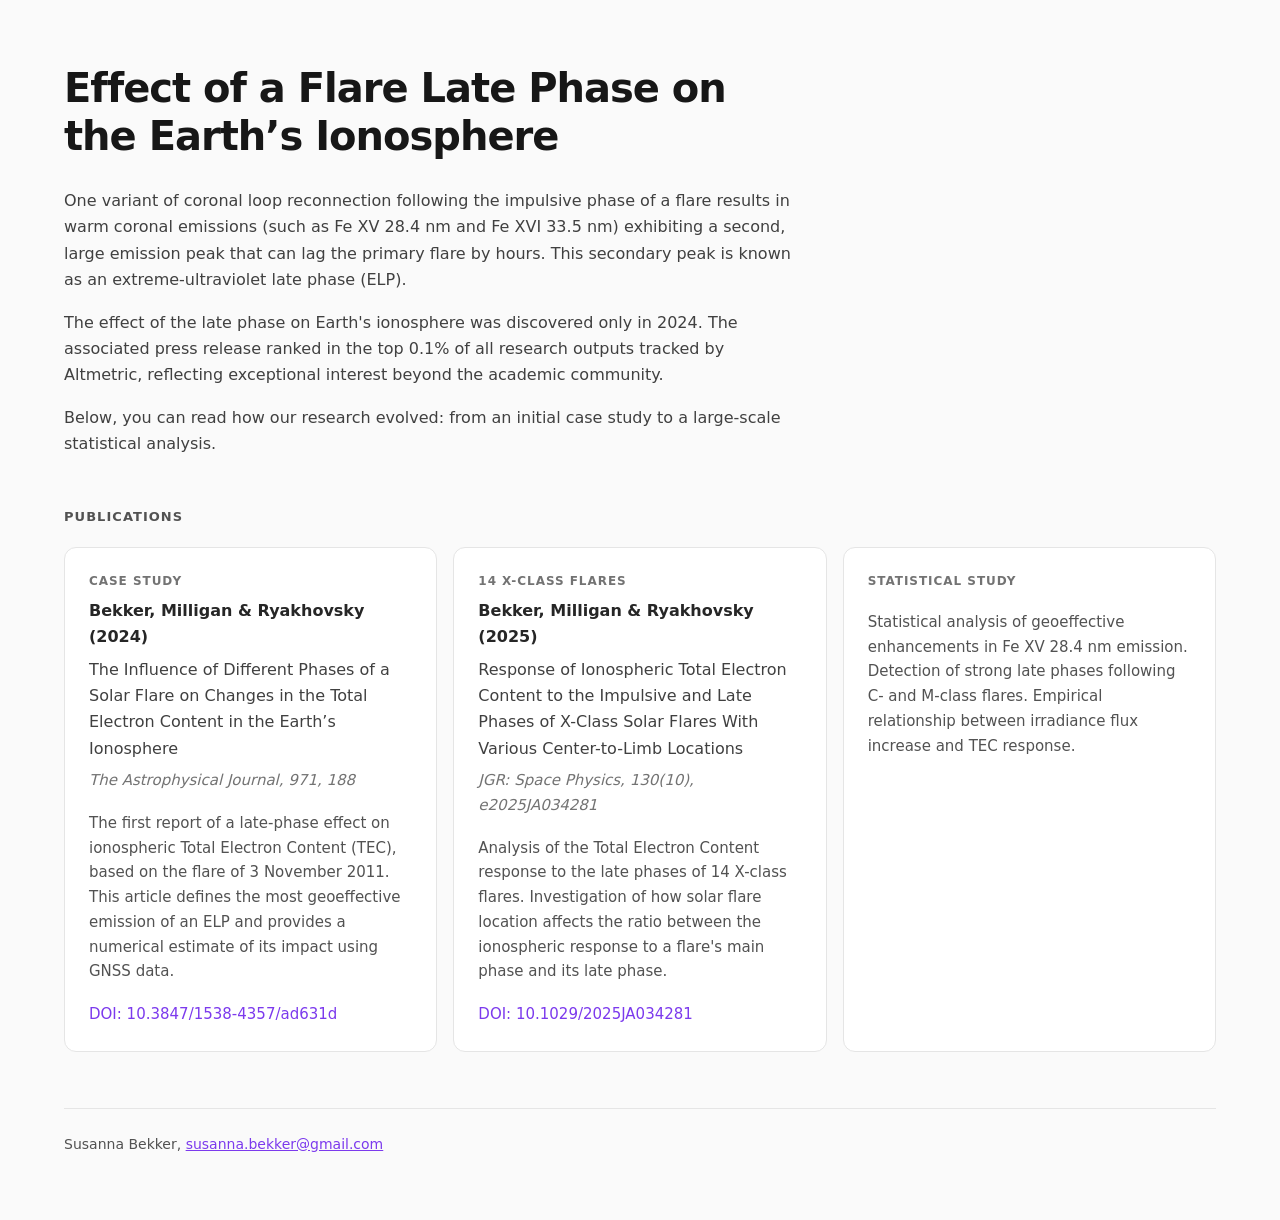
==== elp/index.html @ db5425a3 "Widen the /elp content lane 56rem to 76rem, which is really the card row's lane: at the old width th" ====
<!DOCTYPE html>
<html lang="en">

<head>
  <meta charset="UTF-8">
  <meta name="viewport" content="width=device-width, initial-scale=1.0">
  <title>Effect of a Flare Late Phase on the Earth&rsquo;s Ionosphere &mdash; Susanna Bekker</title>
  <meta name="description"
    content="How the extreme-ultraviolet late phase (ELP) of a solar flare affects the Earth's ionosphere: from a single-flare case study to a large-scale statistical analysis.">
  <link rel="canonical" href="https://susannabekker.com/elp/">
  <meta name="color-scheme" content="light dark">

  <!-- Same inline SVG favicon as the home page, so the tab identity is the site's
       even though this page uses the LION-8 design system rather than the
       landing page's. Keep the two in sync. -->
  <link rel="icon"
    href="data:image/svg+xml,<svg xmlns='http://www.w3.org/2000/svg' viewBox='0 0 64 64'><rect width='64' height='64' rx='14' fill='%23941651'/><text x='32' y='47' text-anchor='middle' font-family='Jost, Futura, sans-serif' font-size='44' font-weight='600' fill='%23ffd579'>S</text></svg>">

  <style>
    /* Design system borrowed from LION-8 (lion-8.susannabekker.com): Tailwind's
       default `neutral` ramp on a system font, with the violet accent ramp for
       links. Tailwind itself isn't used here — this page is plain static HTML
       like the rest of the site — so the tokens are those Tailwind values,
       written out. Light is the base; the dark block only overrides tokens. */
    :root {
      --bg: #fafafa;
      /* neutral-50 */
      --surface: #ffffff;
      --border: #e5e5e5;
      /* neutral-200 */
      --text: #171717;
      /* neutral-900 */
      --text-strong: #262626;
      /* neutral-800 */
      --body: #404040;
      /* neutral-700 */
      --muted: #525252;
      /* neutral-600 */
      --faint: #737373;
      /* neutral-500 */
      --accent: #7c3aed;
      /* accent-600 (violet) */
    }

    @media (prefers-color-scheme: dark) {
      :root {
        --bg: #0a0a0a;
        /* neutral-950 */
        --surface: #171717;
        /* neutral-900 */
        --border: #262626;
        /* neutral-800 */
        --text: #f5f5f5;
        /* neutral-100 */
        --text-strong: #e5e5e5;
        /* neutral-200 */
        --body: #d4d4d4;
        /* neutral-300 */
        --muted: #a3a3a3;
        /* neutral-400 */
        --faint: #a3a3a3;
        --accent: #a78bfa;
        /* accent-400 */
      }
    }

    *,
    *::before,
    *::after {
      box-sizing: border-box;
    }

    body {
      margin: 0;
      background: var(--bg);
      color: var(--text);
      font: 16px/1.65 system-ui, -apple-system, sans-serif;
      -webkit-font-smoothing: antialiased;
    }

    .page {
      max-width: 76rem;
      margin: 0 auto;
      padding: 4rem 2rem;
    }

    h1 {
      margin: 0 0 1.75rem;
      font-size: clamp(1.75rem, 4.5vw, 2.5rem);
      font-weight: 600;
      letter-spacing: -.025em;
      line-height: 1.2;
    }

    /* The lane is set by the three-card row; running prose across all of it
       would be well past a readable line length, so the heading and intro keep
       their own measure. */
    h1,
    .intro {
      max-width: 46rem;
    }

    .intro p {
      margin: 0 0 1rem;
      color: var(--body);
    }

    .intro p:last-child {
      margin-bottom: 0;
    }

    h2 {
      margin: 3rem 0 1.25rem;
      font-size: .8125rem;
      font-weight: 600;
      letter-spacing: .08em;
      text-transform: uppercase;
      color: var(--muted);
    }

    .papers {
      list-style: none;
      margin: 0;
      padding: 0;
      display: grid;
      gap: 1rem;
      grid-template-columns: repeat(3, minmax(0, 1fr));
    }

    @media (max-width: 800px) {
      .papers {
        grid-template-columns: minmax(0, 1fr);
      }
    }

    .paper {
      display: flex;
      flex-direction: column;
      gap: .375rem;
      padding: 1.5rem;
      background: var(--surface);
      border: 1px solid var(--border);
      border-radius: .75rem;
      /* rounded-xl */
    }

    .step {
      font-size: .75rem;
      font-weight: 600;
      letter-spacing: .08em;
      text-transform: uppercase;
      color: var(--faint);
    }

    .authors {
      margin: 0;
      font-weight: 600;
      color: var(--text-strong);
    }

    .title {
      margin: 0;
      color: var(--body);
    }

    .journal {
      margin: 0;
      font-style: italic;
      color: var(--faint);
      font-size: .9375rem;
    }

    .desc {
      margin: .75rem 0 0;
      color: var(--muted);
      font-size: .9375rem;
    }

    .doi {
      margin: auto 0 0;
      padding-top: .75rem;
      font-size: .9375rem;
    }

    a {
      color: var(--accent);
    }

    .doi a {
      text-decoration: none;
    }

    .doi a:hover {
      text-decoration: underline;
    }

    footer {
      margin-top: 3.5rem;
      padding-top: 1.5rem;
      border-top: 1px solid var(--border);
      color: var(--muted);
      font-size: .875rem;
    }

    footer p {
      margin: 0;
    }
  </style>
</head>

<body>
  <main class="page">
    <h1>Effect of a Flare Late Phase on the Earth&rsquo;s Ionosphere</h1>

    <div class="intro">
      <p>
        One variant of coronal loop reconnection following the impulsive phase of a flare results in
        warm coronal emissions (such as Fe&nbsp;XV 28.4&nbsp;nm and Fe&nbsp;XVI 33.5&nbsp;nm) exhibiting
        a second, large emission peak that can lag the primary flare by hours. This secondary peak is
        known as an extreme-ultraviolet late phase (ELP).
      </p>
      <p>
        The effect of the late phase on Earth's ionosphere was discovered only in 2024. The associated
        press release ranked in the top 0.1% of all research outputs tracked by Altmetric, reflecting
        exceptional interest beyond the academic community.
      </p>
      <p>
        Below, you can read how our research evolved: from an initial case study to a large-scale
        statistical analysis.
      </p>
    </div>

    <h2>Publications</h2>
    <ul class="papers">
      <li class="paper">
        <span class="step">Case study</span>
        <p class="authors">Bekker, Milligan &amp; Ryakhovsky (2024)</p>
        <p class="title">
          The Influence of Different Phases of a Solar Flare on Changes in the Total Electron Content
          in the Earth&rsquo;s Ionosphere
        </p>
        <p class="journal">The Astrophysical Journal, 971, 188</p>
        <p class="desc">
          The first report of a late-phase effect on ionospheric Total Electron Content (TEC), based on
          the flare of 3 November 2011. This article defines the most geoeffective emission of an ELP and
          provides a numerical estimate of its impact using GNSS data.
        </p>
        <p class="doi">
          <a href="https://doi.org/10.3847/1538-4357/ad631d" target="_blank" rel="noreferrer">
            DOI: 10.3847/1538-4357/ad631d
          </a>
        </p>
      </li>

      <li class="paper">
        <span class="step">14 X-class flares</span>
        <p class="authors">Bekker, Milligan &amp; Ryakhovsky (2025)</p>
        <p class="title">
          Response of Ionospheric Total Electron Content to the Impulsive and Late Phases of X-Class
          Solar Flares With Various Center-to-Limb Locations
        </p>
        <p class="journal">JGR: Space Physics, 130(10), e2025JA034281</p>
        <p class="desc">
          Analysis of the Total Electron Content response to the late phases of 14 X-class flares.
          Investigation of how solar flare location affects the ratio between the ionospheric response
          to a flare's main phase and its late phase.
        </p>
        <p class="doi">
          <a href="https://doi.org/10.1029/2025JA034281" target="_blank" rel="noreferrer">
            DOI: 10.1029/2025JA034281
          </a>
        </p>
      </li>

      <li class="paper">
        <!-- ELP.pptx carried the description only for this one, and no matching
             published reference was found. Add .authors / .title / .journal /
             .doi lines here — same markup as the two cards above — once it is
             out, so all three cards read alike. -->
        <span class="step">Statistical study</span>
        <p class="desc">
          Statistical analysis of geoeffective enhancements in Fe&nbsp;XV 28.4&nbsp;nm emission.
          Detection of strong late phases following C- and M-class flares. Empirical relationship
          between irradiance flux increase and TEC response.
        </p>
      </li>
    </ul>

    <footer>
      <p>
        Susanna Bekker,
        <a href="mailto:susanna.bekker@gmail.com">susanna.bekker@gmail.com</a>
      </p>
    </footer>
  </main>
</body>

</html>
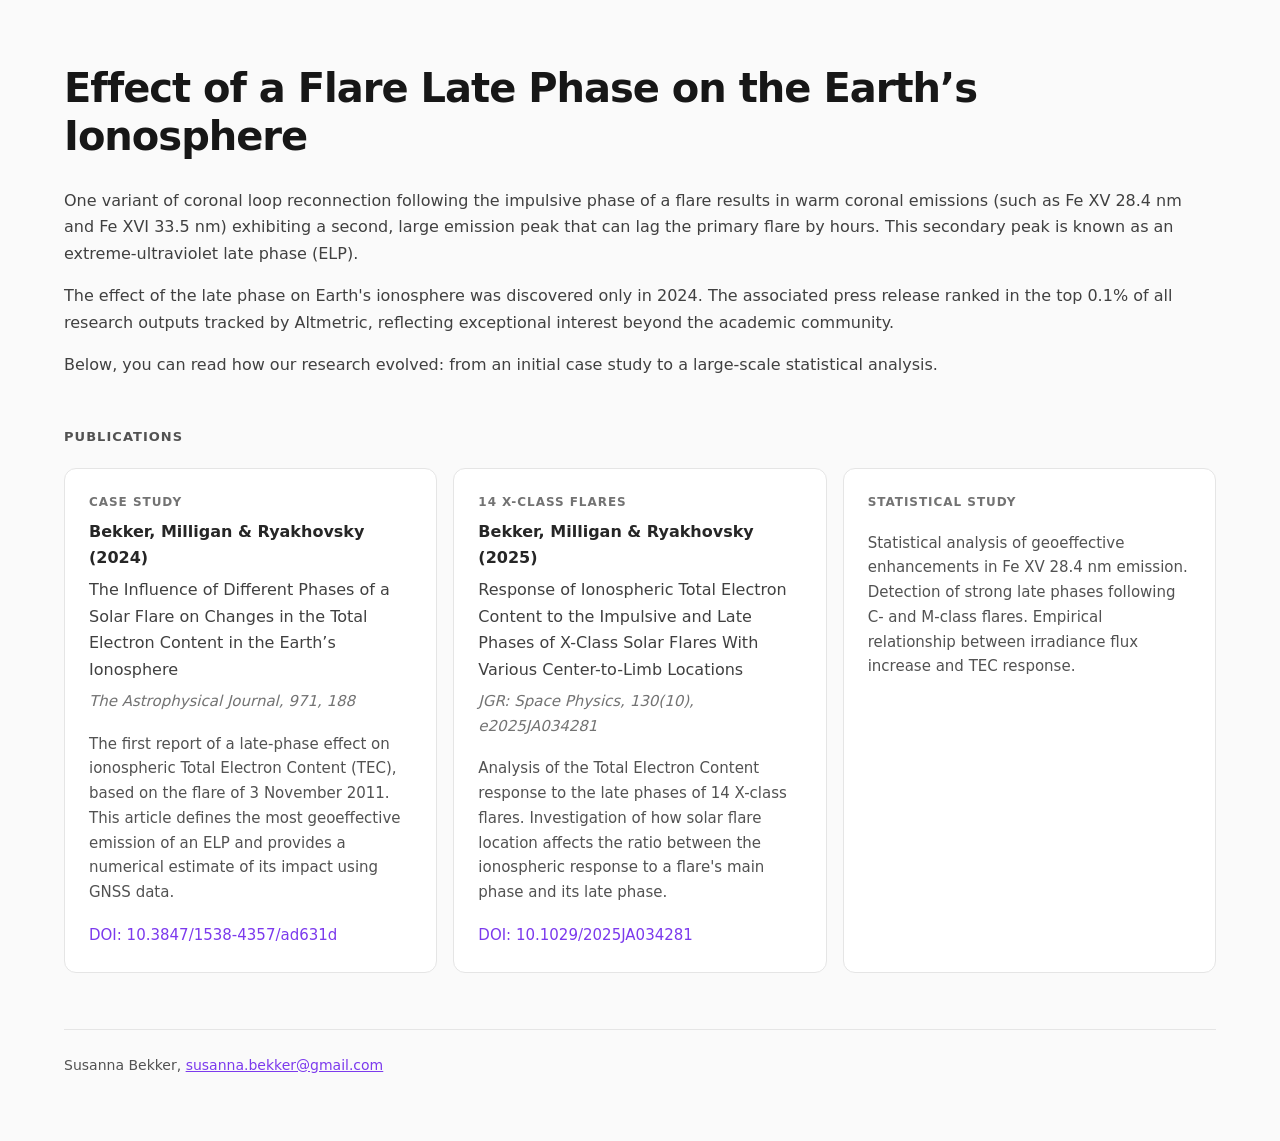
==== commit 7a0375f9: "Run the /elp heading and intro the full lane width The previous commit widened the lane but held the" ====
--- a/elp/index.html
+++ b/elp/index.html
@@ -92,14 +92,6 @@
       line-height: 1.2;
     }
 
-    /* The lane is set by the three-card row; running prose across all of it
-       would be well past a readable line length, so the heading and intro keep
-       their own measure. */
-    h1,
-    .intro {
-      max-width: 46rem;
-    }
-
     .intro p {
       margin: 0 0 1rem;
       color: var(--body);
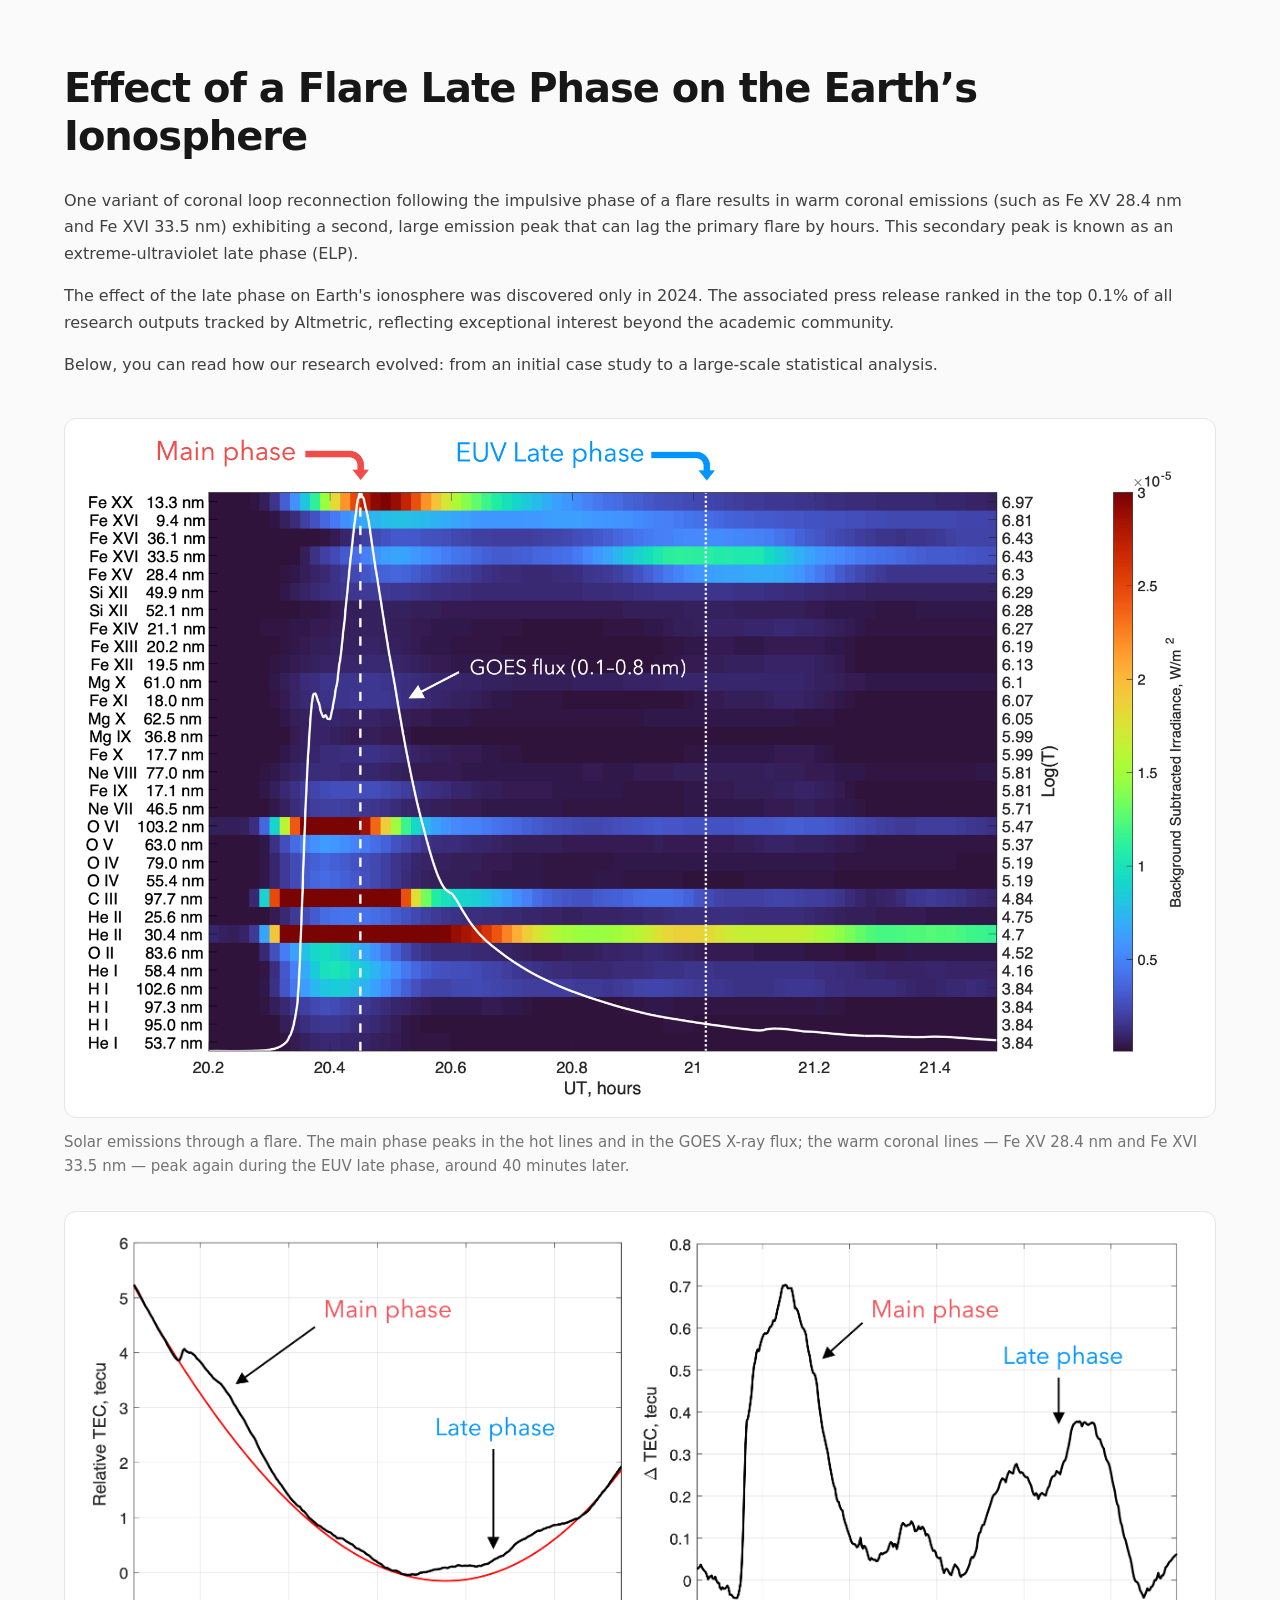
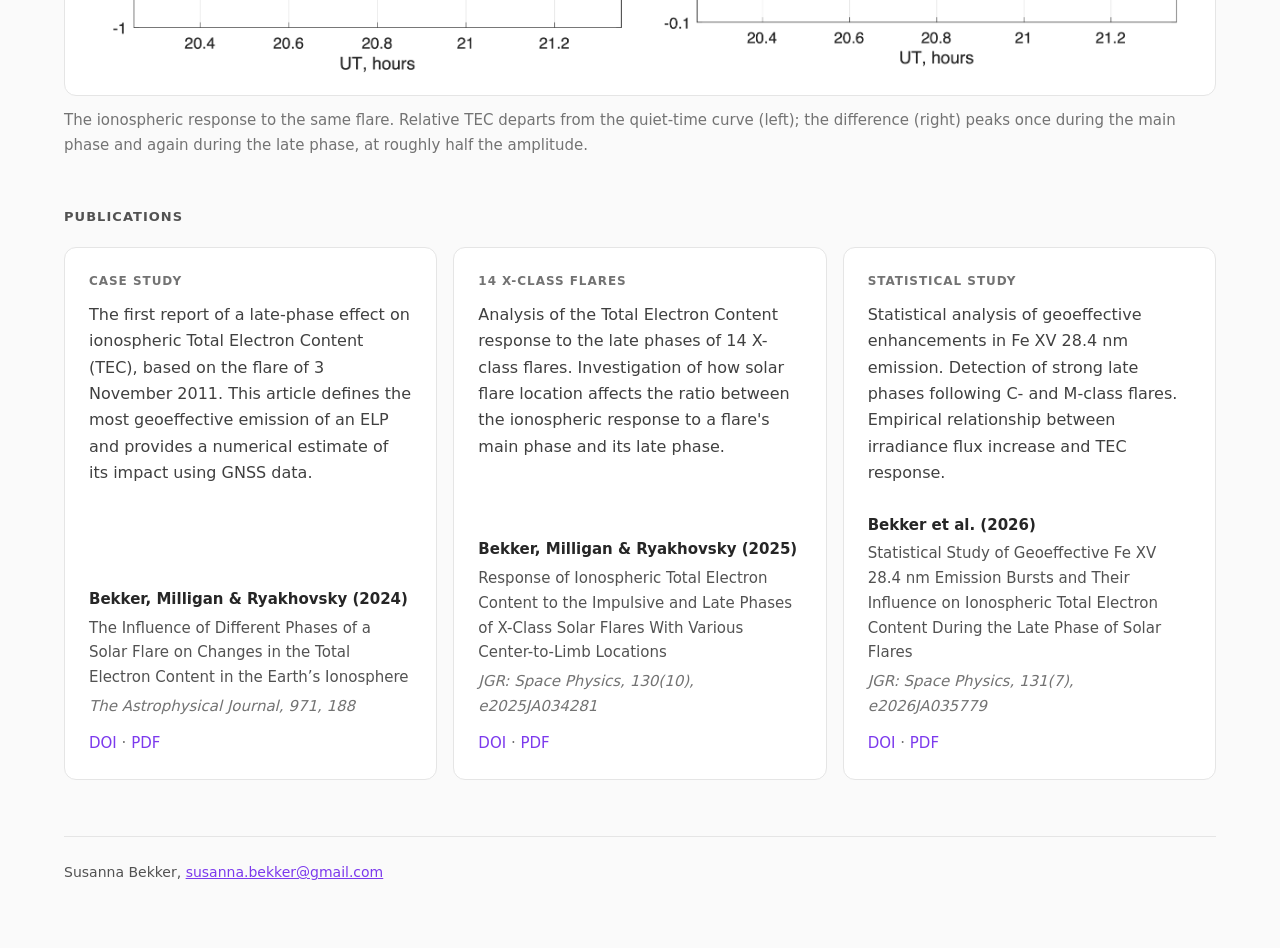
==== commit 709a4872: "Add figures, PDFs and the third article to /elp The two figures go between the intro and the cards: " ====
--- a/elp/index.html
+++ b/elp/index.html
@@ -110,6 +110,34 @@
       color: var(--muted);
     }
 
+    .figures {
+      display: grid;
+      gap: 2rem;
+      margin-top: 2.5rem;
+    }
+
+    figure {
+      margin: 0;
+    }
+
+    /* The plots are drawn on white, so they keep a white mount in both themes
+       rather than sitting straight on the dark canvas. */
+    figure img {
+      display: block;
+      width: 100%;
+      height: auto;
+      padding: 1rem;
+      background: #fff;
+      border: 1px solid var(--border);
+      border-radius: .75rem;
+    }
+
+    figcaption {
+      margin-top: .75rem;
+      color: var(--faint);
+      font-size: .9375rem;
+    }
+
     .papers {
       list-style: none;
       margin: 0;
@@ -144,6 +172,22 @@
       color: var(--faint);
     }
 
+    .desc {
+      margin: .25rem 0 0;
+      color: var(--body);
+    }
+
+    /* The article itself sits under the description, pushed to the foot of the
+       card so the citations line up across the row. */
+    .cite {
+      margin-top: auto;
+      padding-top: 1.25rem;
+      display: flex;
+      flex-direction: column;
+      gap: .25rem;
+      font-size: .9375rem;
+    }
+
     .authors {
       margin: 0;
       font-weight: 600;
@@ -152,38 +196,33 @@
 
     .title {
       margin: 0;
-      color: var(--body);
+      color: var(--muted);
     }
 
     .journal {
       margin: 0;
       font-style: italic;
       color: var(--faint);
-      font-size: .9375rem;
-    }
-
-    .desc {
-      margin: .75rem 0 0;
-      color: var(--muted);
-      font-size: .9375rem;
-    }
-
-    .doi {
-      margin: auto 0 0;
-      padding-top: .75rem;
-      font-size: .9375rem;
+    }
+
+    .links {
+      margin: .5rem 0 0;
     }
 
     a {
       color: var(--accent);
     }
 
-    .doi a {
+    .links a {
       text-decoration: none;
     }
 
-    .doi a:hover {
+    .links a:hover {
       text-decoration: underline;
+    }
+
+    .sep {
+      color: var(--faint);
     }
 
     footer {
@@ -222,59 +261,93 @@
       </p>
     </div>
 
+    <div class="figures">
+      <figure>
+        <img src="/assets/img/elp-1.png" width="4026" height="2396" loading="lazy"
+          alt="Time-wavelength map of background-subtracted solar irradiance across EUV emission lines, with the GOES 0.1-0.8 nm X-ray flux overplotted. The hot lines peak with the X-ray flux; Fe XV 28.4 nm and Fe XVI 33.5 nm brighten again well afterwards.">
+        <figcaption>
+          Solar emissions through a flare. The main phase peaks in the hot lines and in the GOES X-ray
+          flux; the warm coronal lines &mdash; Fe&nbsp;XV 28.4&nbsp;nm and Fe&nbsp;XVI 33.5&nbsp;nm &mdash;
+          peak again during the EUV late phase, around 40 minutes later.
+        </figcaption>
+      </figure>
+      <figure>
+        <img src="/assets/img/elp-2.png" width="4894" height="1974" loading="lazy"
+          alt="Two panels. Left: relative TEC against a smooth quiet-time reference curve. Right: the difference between them, with one peak during the main phase and a second, smaller one during the late phase.">
+        <figcaption>
+          The ionospheric response to the same flare. Relative TEC departs from the quiet-time curve
+          (left); the difference (right) peaks once during the main phase and again during the late
+          phase, at roughly half the amplitude.
+        </figcaption>
+      </figure>
+    </div>
+
     <h2>Publications</h2>
     <ul class="papers">
       <li class="paper">
         <span class="step">Case study</span>
-        <p class="authors">Bekker, Milligan &amp; Ryakhovsky (2024)</p>
-        <p class="title">
-          The Influence of Different Phases of a Solar Flare on Changes in the Total Electron Content
-          in the Earth&rsquo;s Ionosphere
-        </p>
-        <p class="journal">The Astrophysical Journal, 971, 188</p>
         <p class="desc">
           The first report of a late-phase effect on ionospheric Total Electron Content (TEC), based on
           the flare of 3 November 2011. This article defines the most geoeffective emission of an ELP and
           provides a numerical estimate of its impact using GNSS data.
         </p>
-        <p class="doi">
-          <a href="https://doi.org/10.3847/1538-4357/ad631d" target="_blank" rel="noreferrer">
-            DOI: 10.3847/1538-4357/ad631d
-          </a>
-        </p>
+        <div class="cite">
+          <p class="authors">Bekker, Milligan &amp; Ryakhovsky (2024)</p>
+          <p class="title">
+            The Influence of Different Phases of a Solar Flare on Changes in the Total Electron Content
+            in the Earth&rsquo;s Ionosphere
+          </p>
+          <p class="journal">The Astrophysical Journal, 971, 188</p>
+          <p class="links">
+            <a href="https://doi.org/10.3847/1538-4357/ad631d" target="_blank" rel="noreferrer">DOI</a>
+            <span class="sep">&middot;</span>
+            <a href="/assets/docs/AD631D.pdf">PDF</a>
+          </p>
+        </div>
       </li>
 
       <li class="paper">
         <span class="step">14 X-class flares</span>
-        <p class="authors">Bekker, Milligan &amp; Ryakhovsky (2025)</p>
-        <p class="title">
-          Response of Ionospheric Total Electron Content to the Impulsive and Late Phases of X-Class
-          Solar Flares With Various Center-to-Limb Locations
-        </p>
-        <p class="journal">JGR: Space Physics, 130(10), e2025JA034281</p>
         <p class="desc">
           Analysis of the Total Electron Content response to the late phases of 14 X-class flares.
           Investigation of how solar flare location affects the ratio between the ionospheric response
           to a flare's main phase and its late phase.
         </p>
-        <p class="doi">
-          <a href="https://doi.org/10.1029/2025JA034281" target="_blank" rel="noreferrer">
-            DOI: 10.1029/2025JA034281
-          </a>
-        </p>
+        <div class="cite">
+          <p class="authors">Bekker, Milligan &amp; Ryakhovsky (2025)</p>
+          <p class="title">
+            Response of Ionospheric Total Electron Content to the Impulsive and Late Phases of X-Class
+            Solar Flares With Various Center-to-Limb Locations
+          </p>
+          <p class="journal">JGR: Space Physics, 130(10), e2025JA034281</p>
+          <p class="links">
+            <a href="https://doi.org/10.1029/2025JA034281" target="_blank" rel="noreferrer">DOI</a>
+            <span class="sep">&middot;</span>
+            <a href="/assets/docs/JGR_Space_Physics_2025_Bekker_Response_of_Ionospheric_Total_Electron.pdf">PDF</a>
+          </p>
+        </div>
       </li>
 
       <li class="paper">
-        <!-- ELP.pptx carried the description only for this one, and no matching
-             published reference was found. Add .authors / .title / .journal /
-             .doi lines here — same markup as the two cards above — once it is
-             out, so all three cards read alike. -->
         <span class="step">Statistical study</span>
         <p class="desc">
           Statistical analysis of geoeffective enhancements in Fe&nbsp;XV 28.4&nbsp;nm emission.
           Detection of strong late phases following C- and M-class flares. Empirical relationship
           between irradiance flux increase and TEC response.
         </p>
+        <div class="cite">
+          <p class="authors">Bekker et al. (2026)</p>
+          <p class="title">
+            Statistical Study of Geoeffective Fe&nbsp;XV 28.4&nbsp;nm Emission Bursts and Their Influence
+            on Ionospheric Total Electron Content During the Late Phase of Solar Flares
+          </p>
+          <p class="journal">JGR: Space Physics, 131(7), e2026JA035779</p>
+          <p class="links">
+            <a href="https://doi.org/10.1029/2026JA035779" target="_blank" rel="noreferrer">DOI</a>
+            <span class="sep">&middot;</span>
+            <a href="/assets/docs/JGR_Space_Physics_2026_Bekker_Statistical_Study_of_Geoeffective.pdf">PDF</a>
+          </p>
+        </div>
       </li>
     </ul>
 
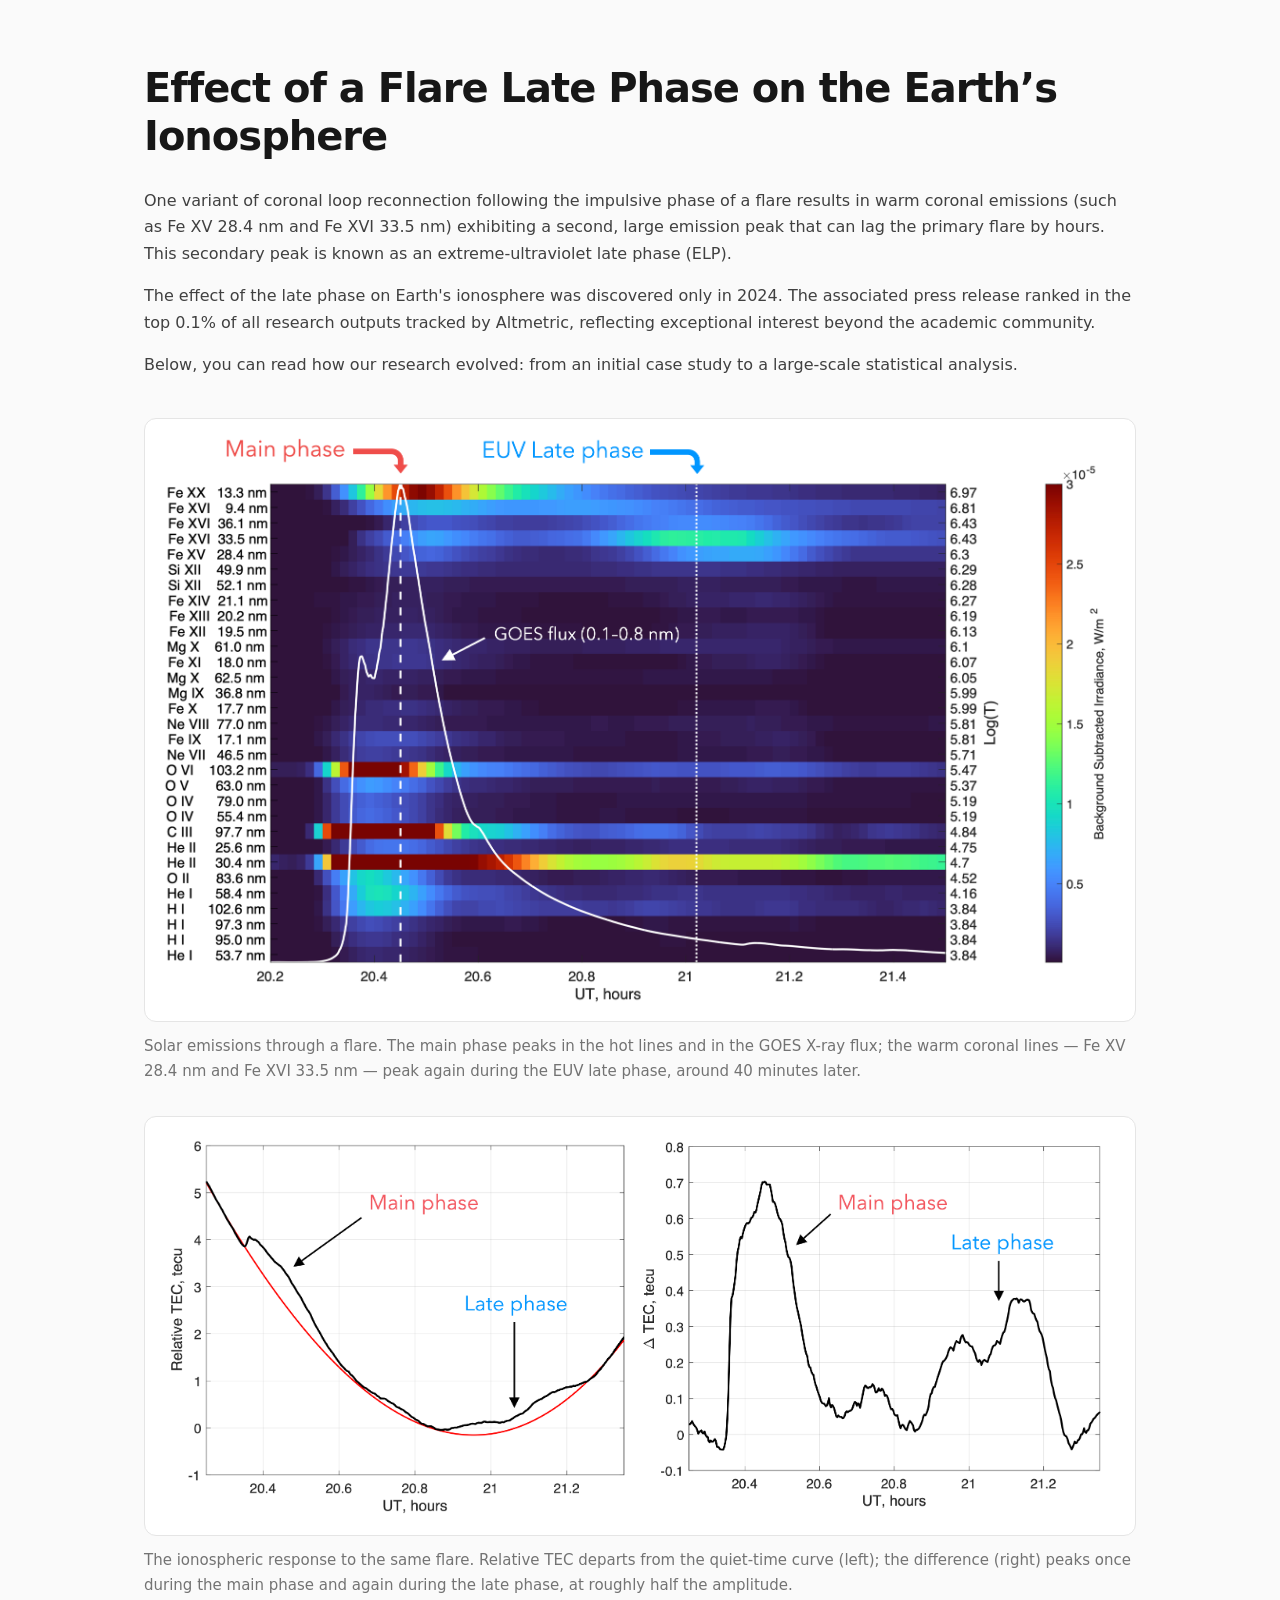
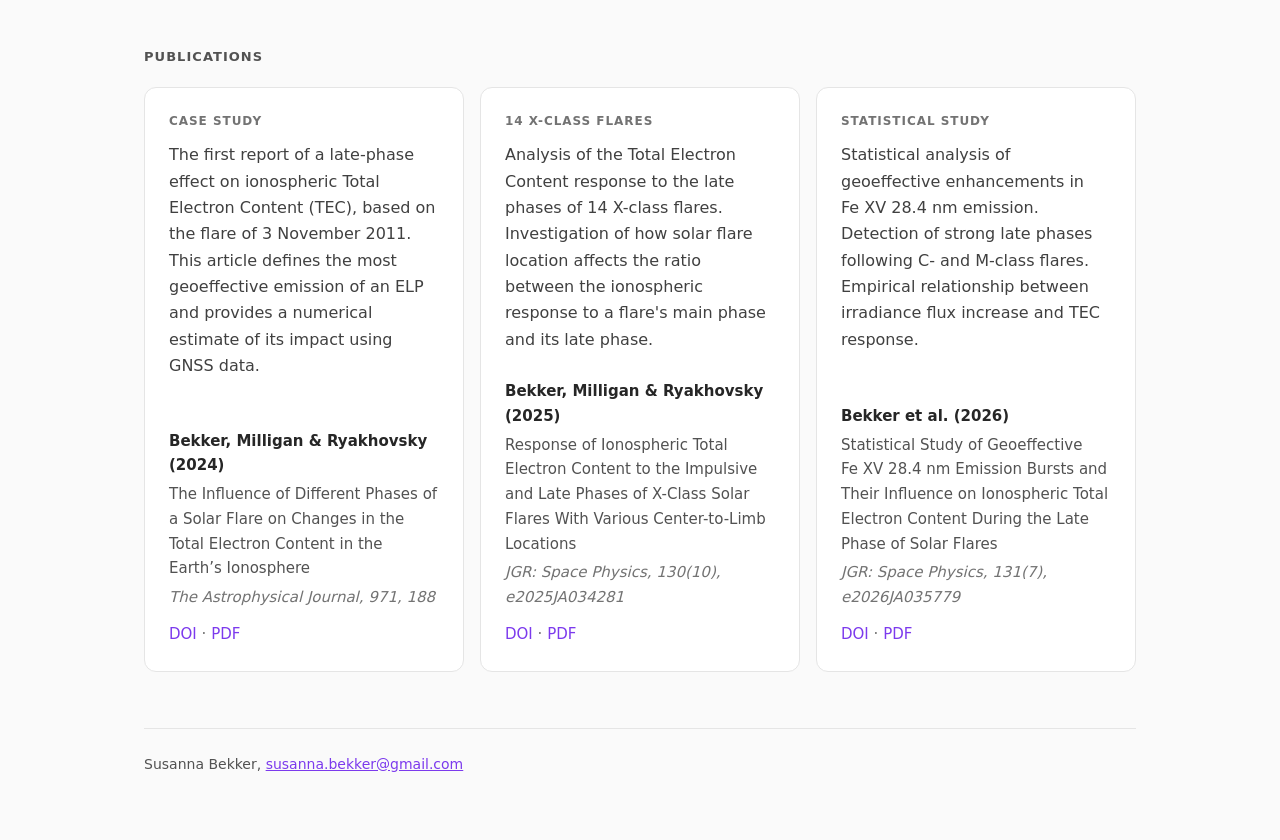
==== commit 33849312: "Settle the /elp lane at 66rem Halfway between the original 56rem and the 76rem it was widened to.  C" ====
--- a/elp/index.html
+++ b/elp/index.html
@@ -79,7 +79,7 @@
     }
 
     .page {
-      max-width: 76rem;
+      max-width: 66rem;
       margin: 0 auto;
       padding: 4rem 2rem;
     }
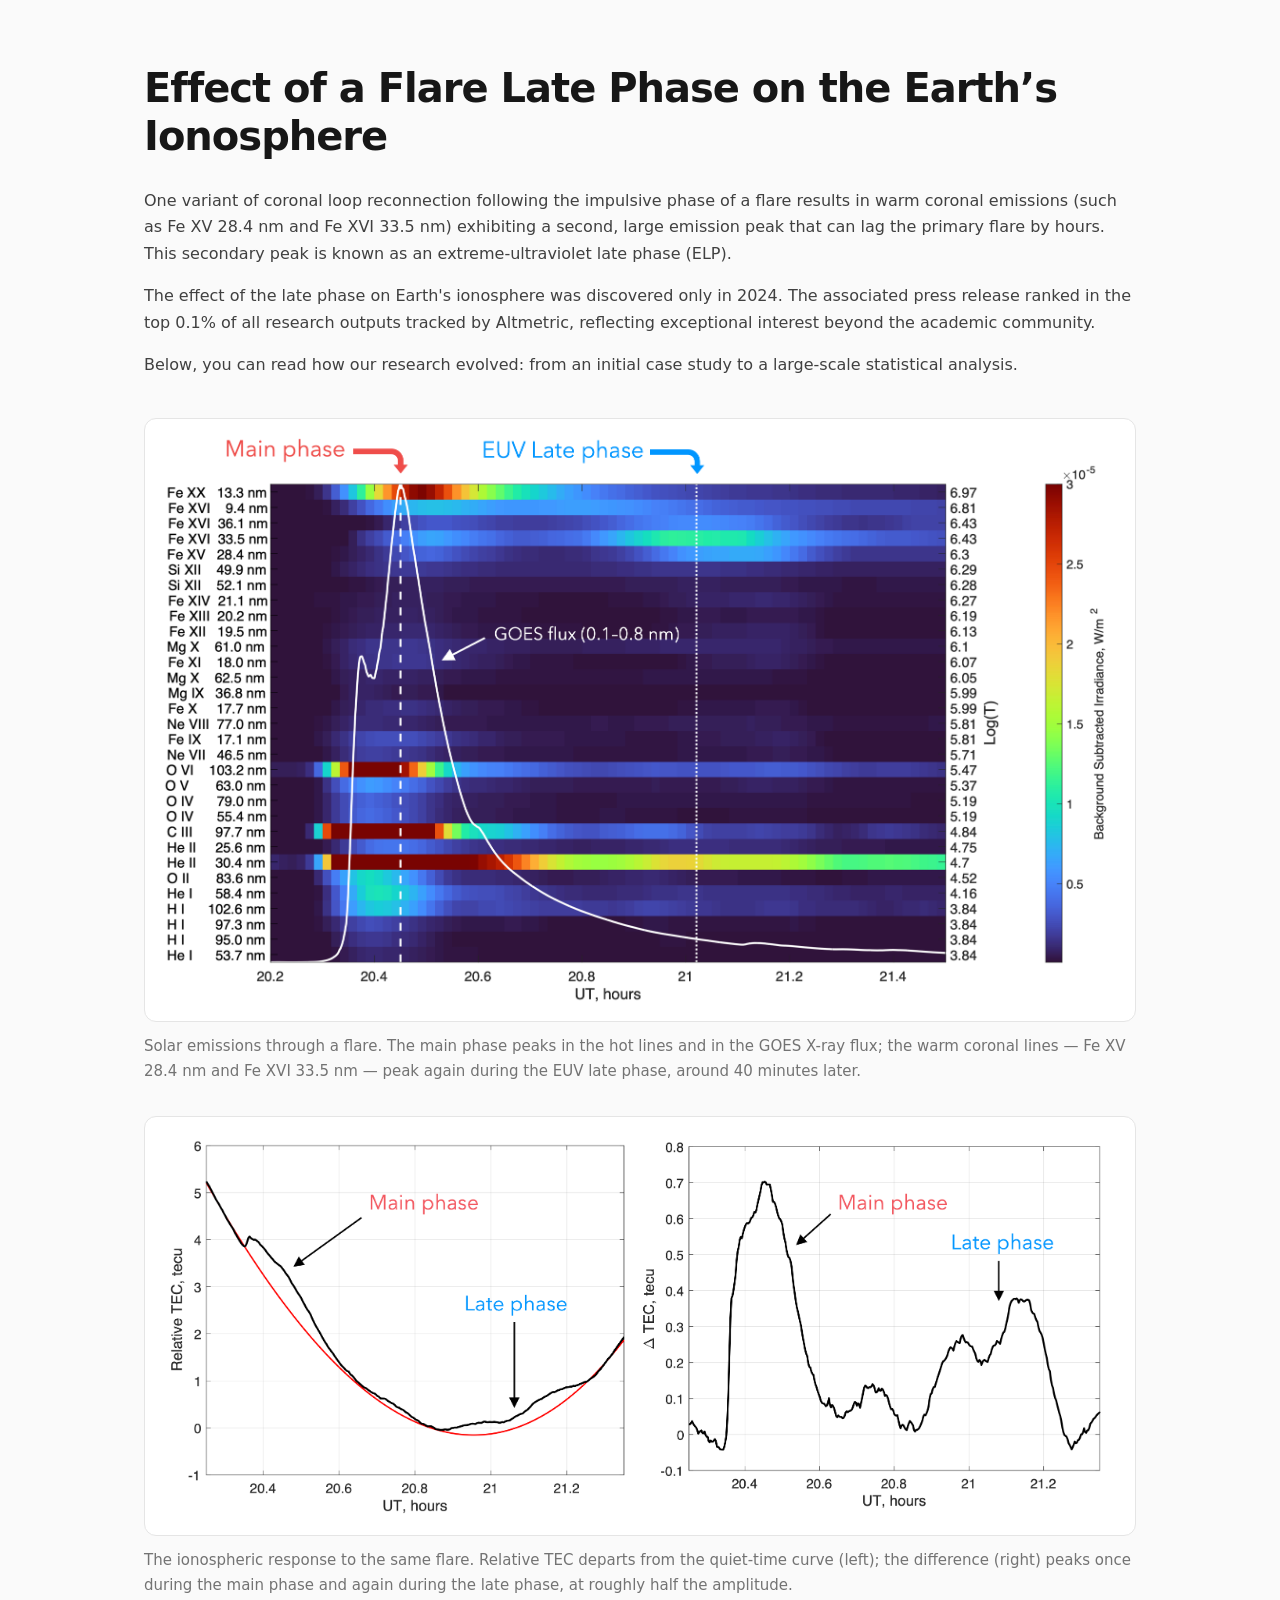
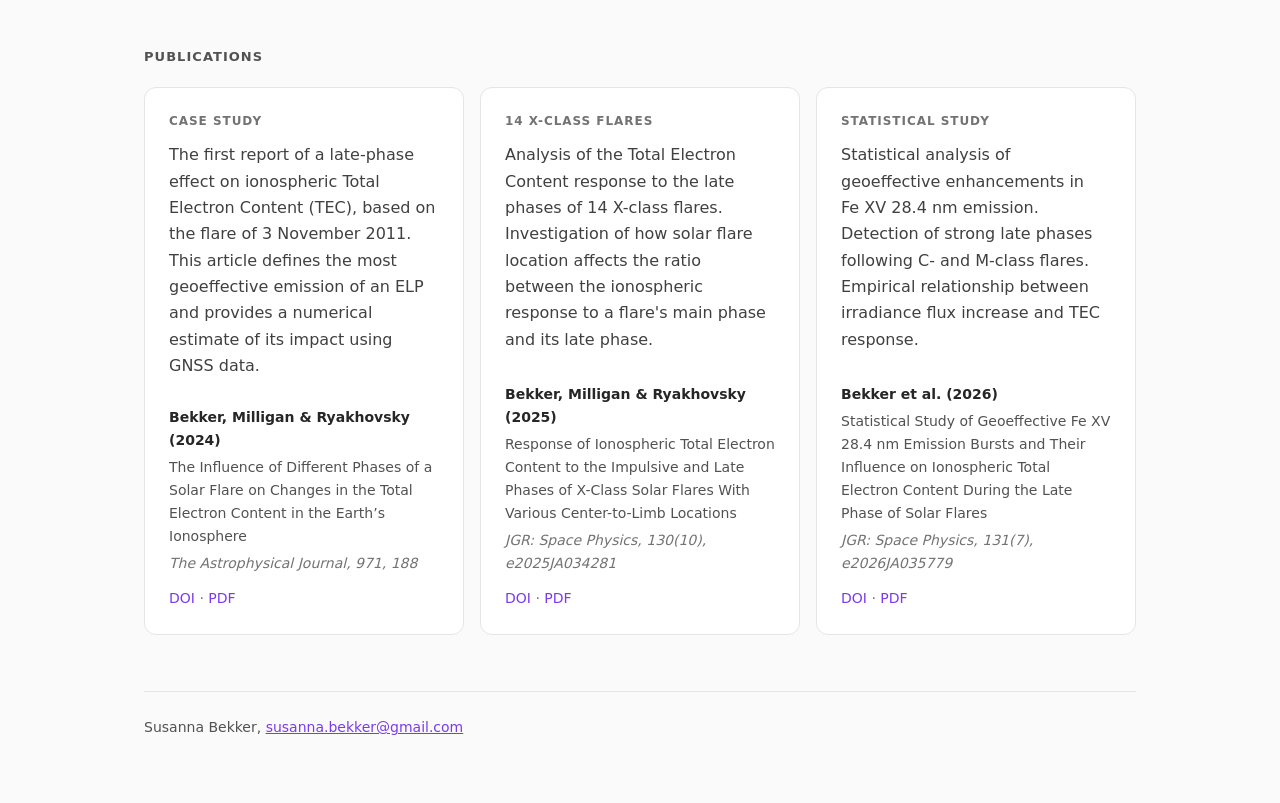
==== commit 85bb2b31: "Set the /elp citations a size down Authors, title and journal go 15px to 14px, so the article info s" ====
--- a/elp/index.html
+++ b/elp/index.html
@@ -185,7 +185,7 @@
       display: flex;
       flex-direction: column;
       gap: .25rem;
-      font-size: .9375rem;
+      font-size: .875rem;
     }
 
     .authors {
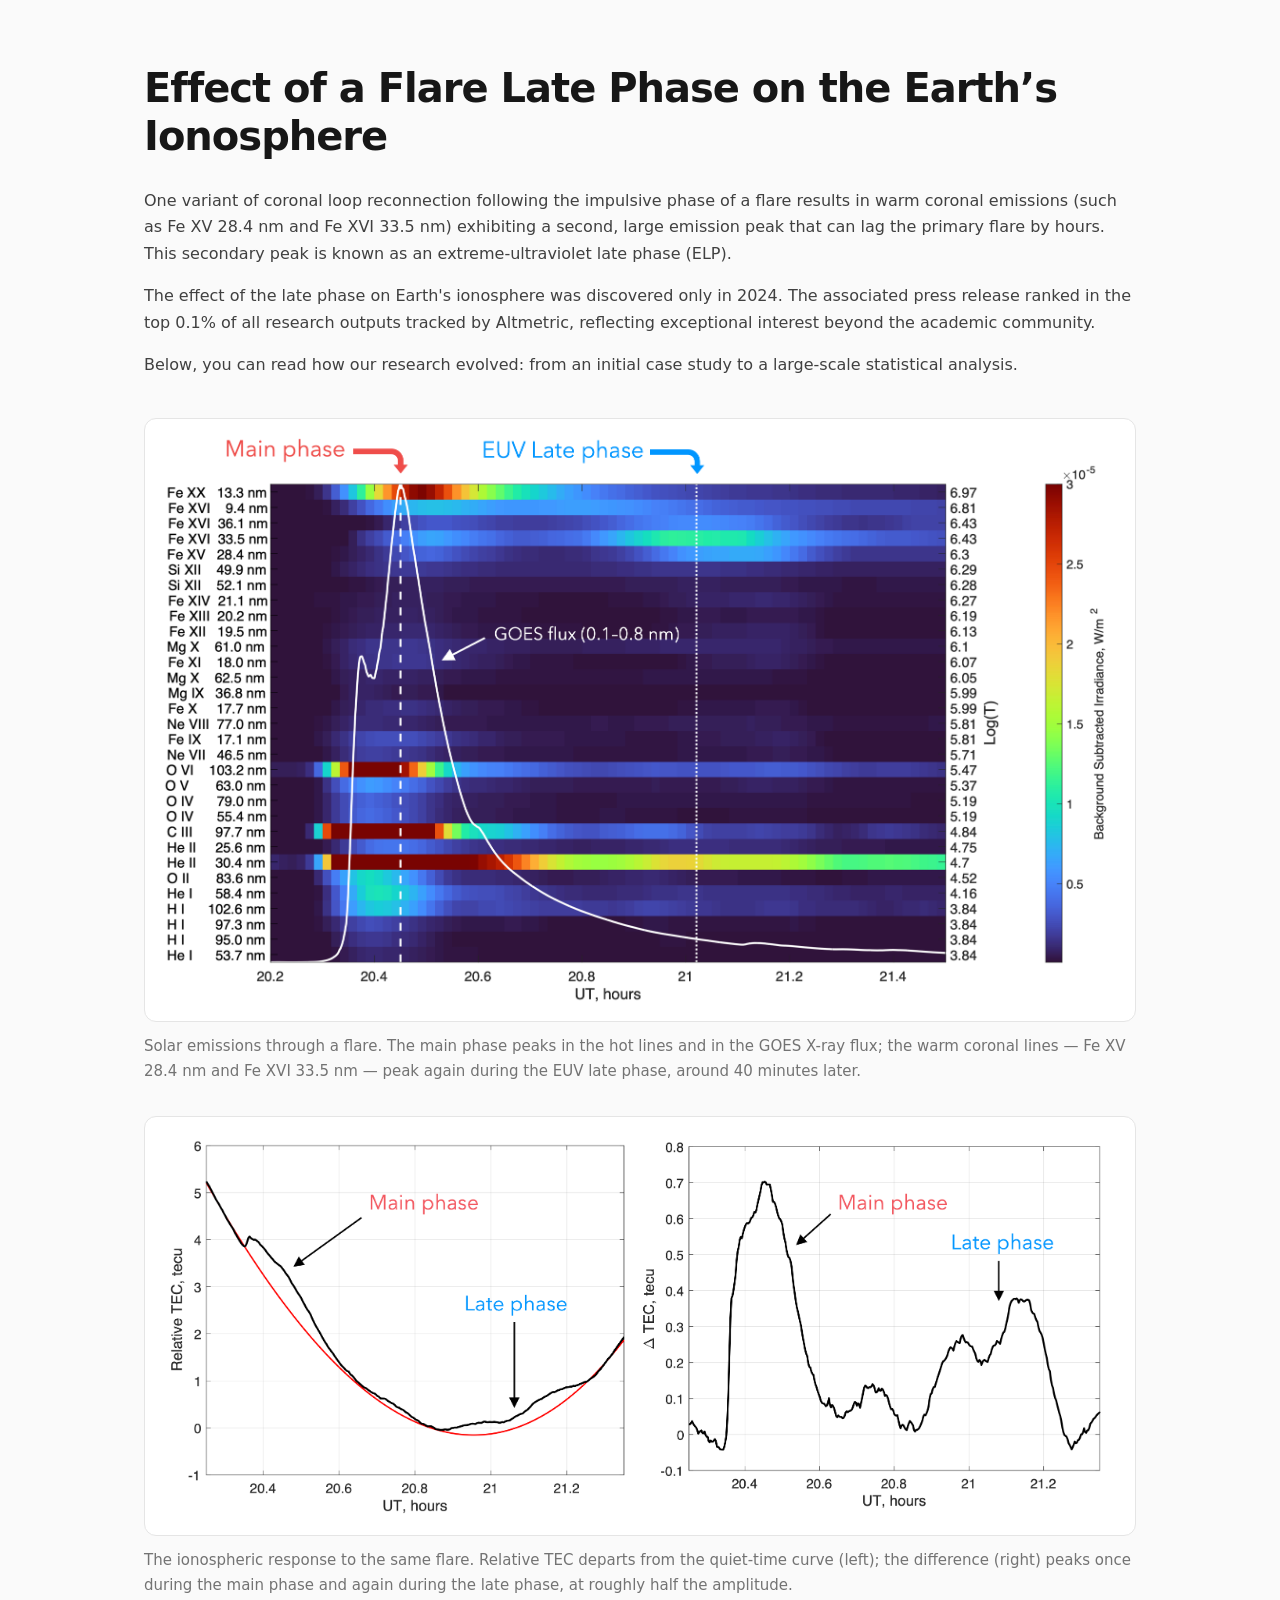
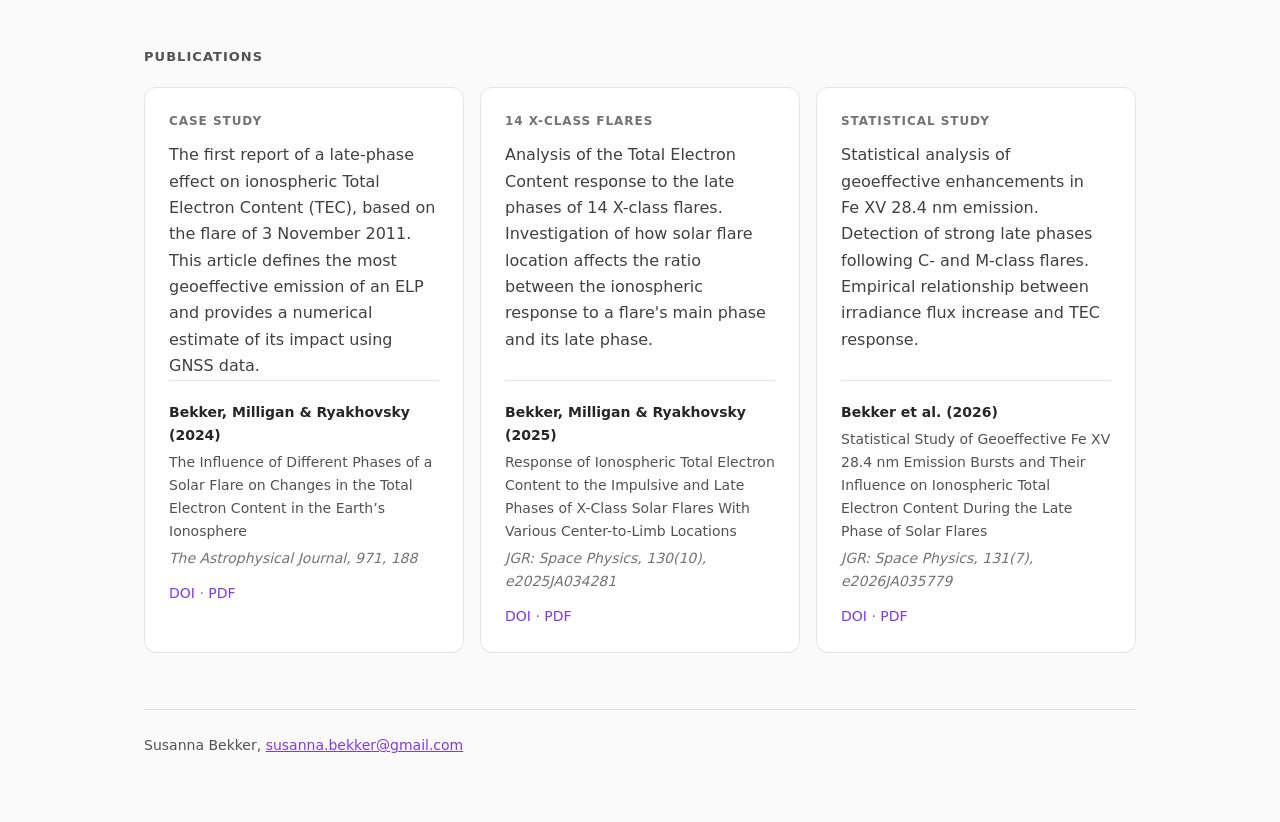
==== commit 78f85bad: "Rule off the /elp citations and align the rules across cards A hairline now separates the descriptio" ====
--- a/elp/index.html
+++ b/elp/index.html
@@ -164,6 +164,28 @@
       /* rounded-xl */
     }
 
+    /* Side by side, each card takes its row tracks from the grid itself, so the
+       label, the description and the citation start at the same height in all
+       three however long each description runs. */
+    @media (min-width: 801px) {
+      .paper {
+        display: grid;
+        grid-template-rows: subgrid;
+        grid-row: span 3;
+        row-gap: 0;
+      }
+
+      .paper .desc {
+        margin-top: .625rem;
+      }
+
+      /* The row already reserves the space; keeping the auto margin here would
+         drop each citation to the foot of its own row and stagger the rules. */
+      .paper .cite {
+        margin-top: 0;
+      }
+    }
+
     .step {
       font-size: .75rem;
       font-weight: 600;
@@ -177,11 +199,11 @@
       color: var(--body);
     }
 
-    /* The article itself sits under the description, pushed to the foot of the
-       card so the citations line up across the row. */
+    /* The article itself sits under the description, ruled off from it. */
     .cite {
       margin-top: auto;
       padding-top: 1.25rem;
+      border-top: 1px solid var(--border);
       display: flex;
       flex-direction: column;
       gap: .25rem;
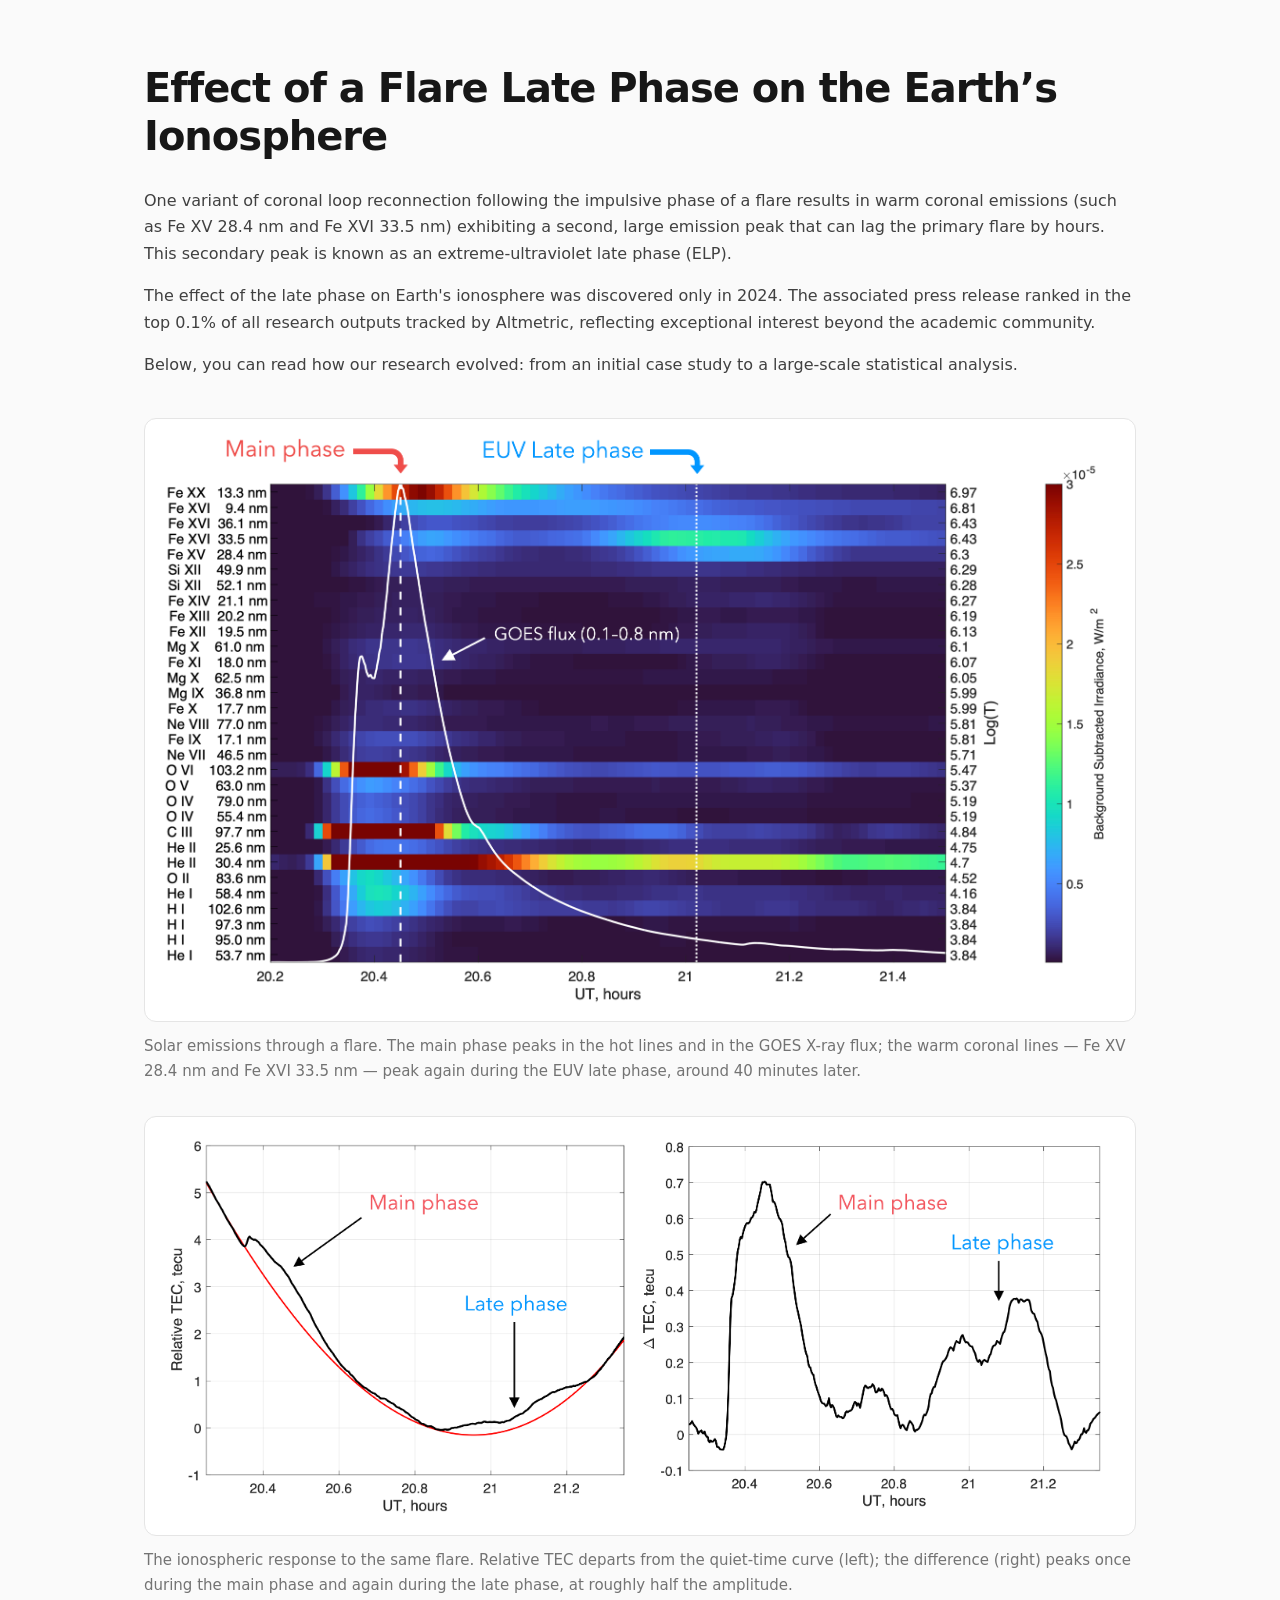
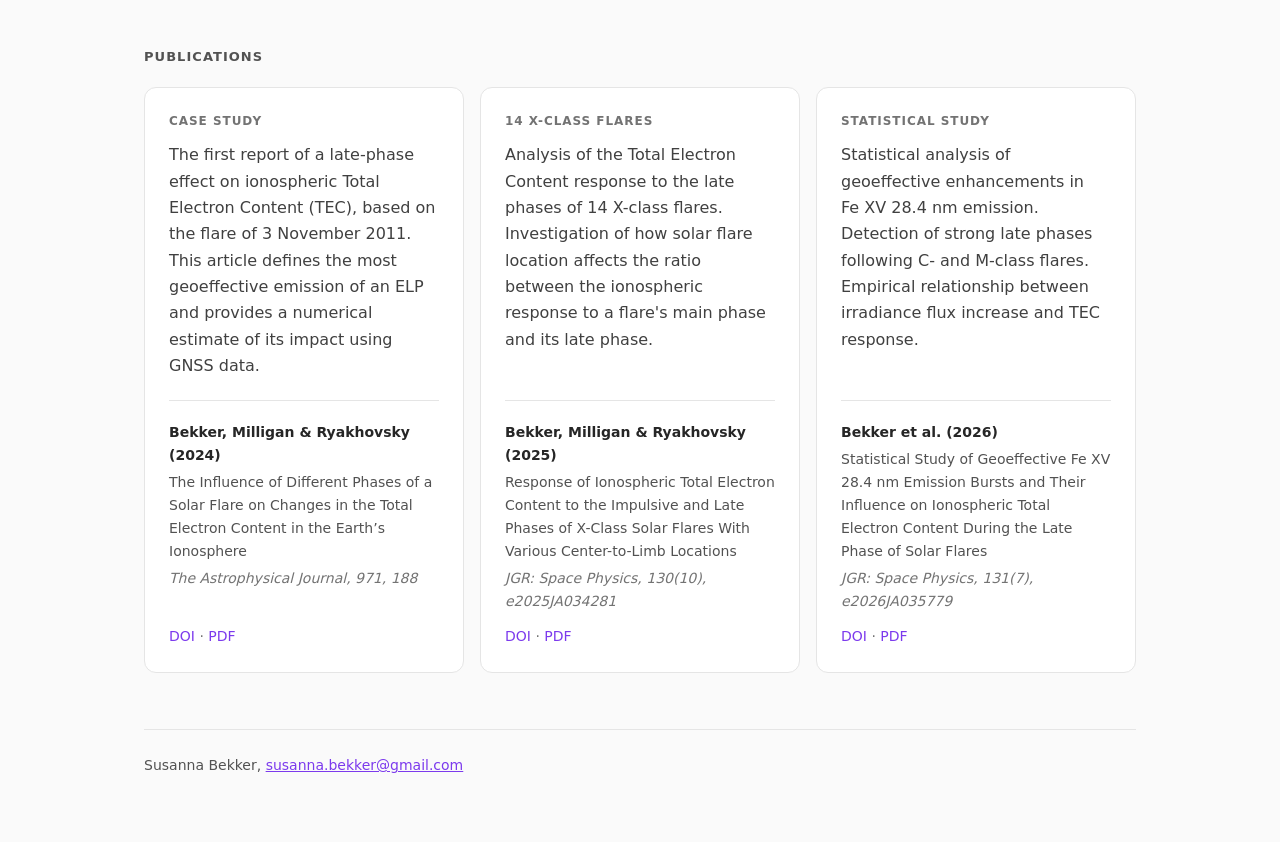
==== commit 2c919701: "Even out the /elp rule and floor the DOI links The rule had 1.25rem below it and only the card's fle" ====
--- a/elp/index.html
+++ b/elp/index.html
@@ -156,7 +156,6 @@
     .paper {
       display: flex;
       flex-direction: column;
-      gap: .375rem;
       padding: 1.5rem;
       background: var(--surface);
       border: 1px solid var(--border);
@@ -175,15 +174,6 @@
         row-gap: 0;
       }
 
-      .paper .desc {
-        margin-top: .625rem;
-      }
-
-      /* The row already reserves the space; keeping the auto margin here would
-         drop each citation to the foot of its own row and stagger the rules. */
-      .paper .cite {
-        margin-top: 0;
-      }
     }
 
     .step {
@@ -195,13 +185,14 @@
     }
 
     .desc {
-      margin: .25rem 0 0;
+      margin: .625rem 0 0;
       color: var(--body);
     }
 
-    /* The article itself sits under the description, ruled off from it. */
+    /* The article itself sits under the description, ruled off from it — equal
+       space either side of the rule. */
     .cite {
-      margin-top: auto;
+      margin-top: 1.25rem;
       padding-top: 1.25rem;
       border-top: 1px solid var(--border);
       display: flex;
@@ -227,8 +218,12 @@
       color: var(--faint);
     }
 
+    /* Auto top margin, so the links sit on the floor of the card whatever the
+       citation above them runs to; the padding keeps them off the journal line
+       when there is no slack to take up. */
     .links {
-      margin: .5rem 0 0;
+      margin: auto 0 0;
+      padding-top: .5rem;
     }
 
     a {
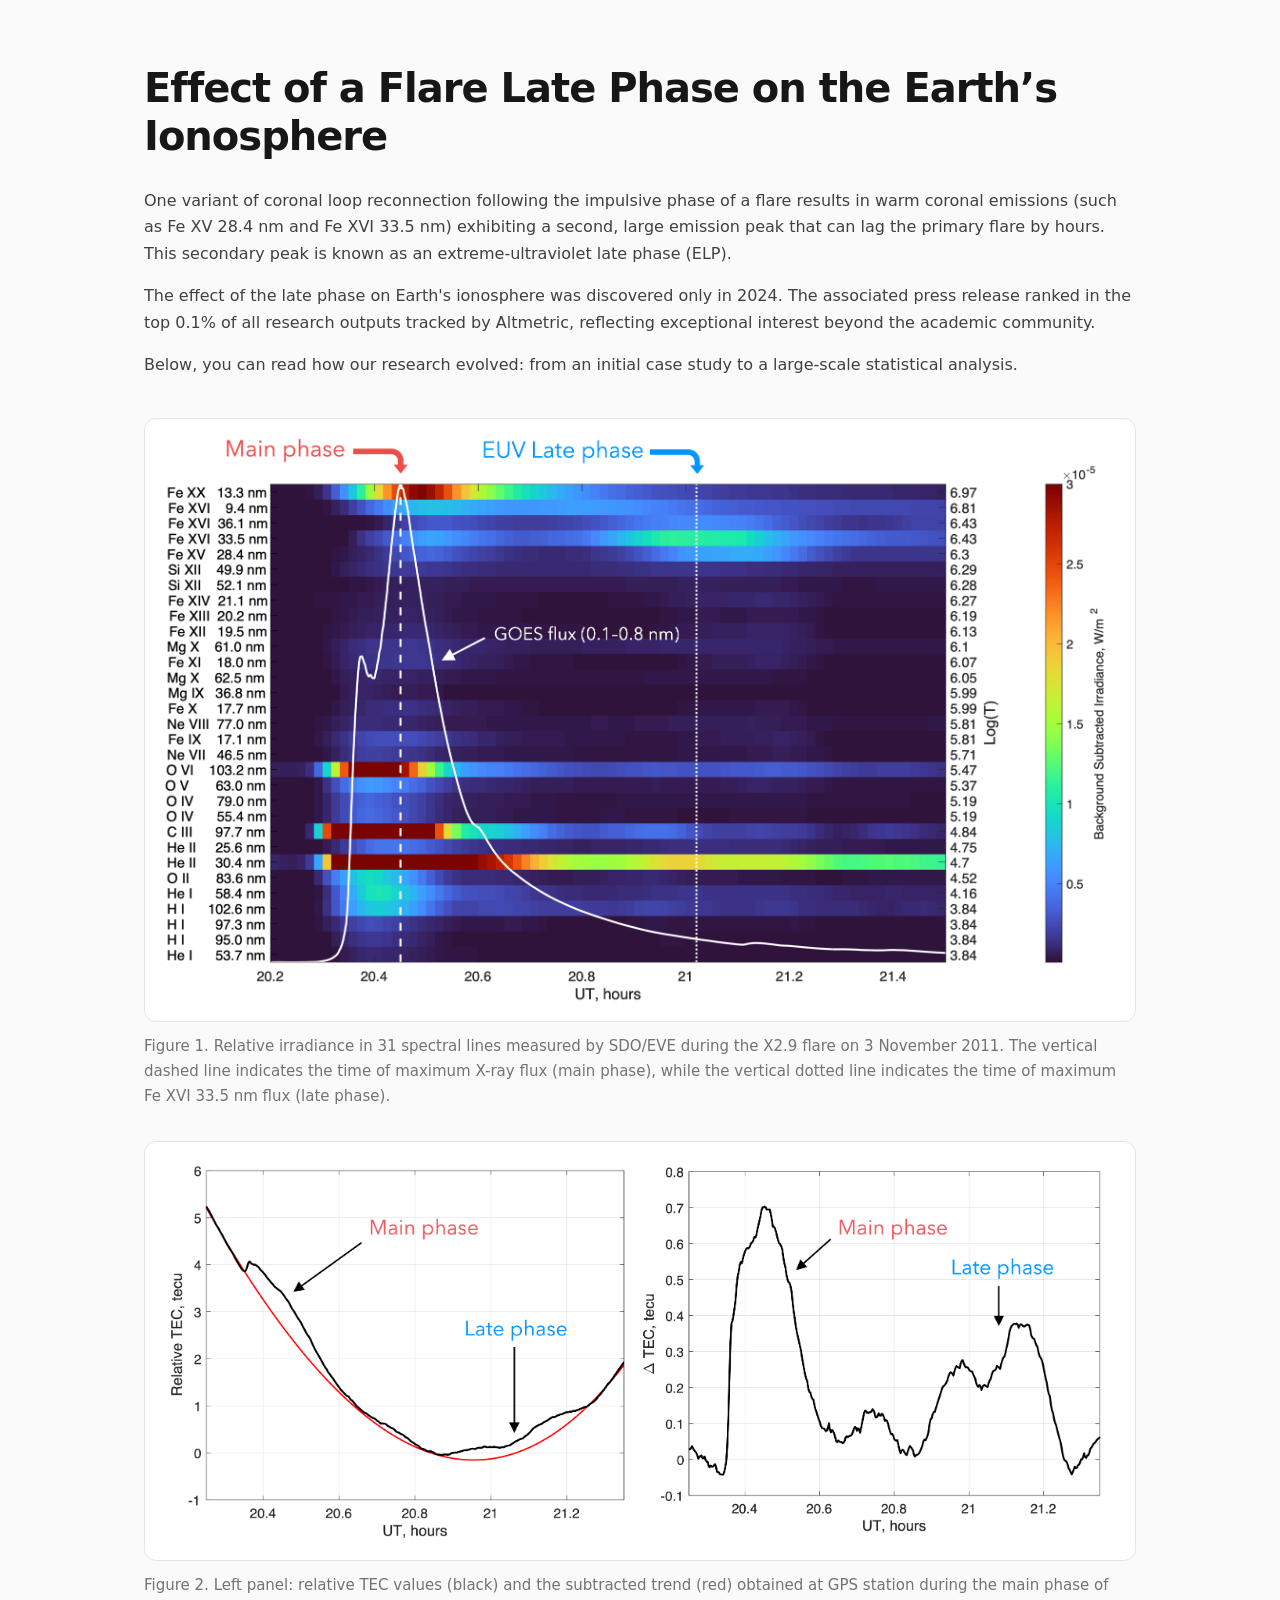
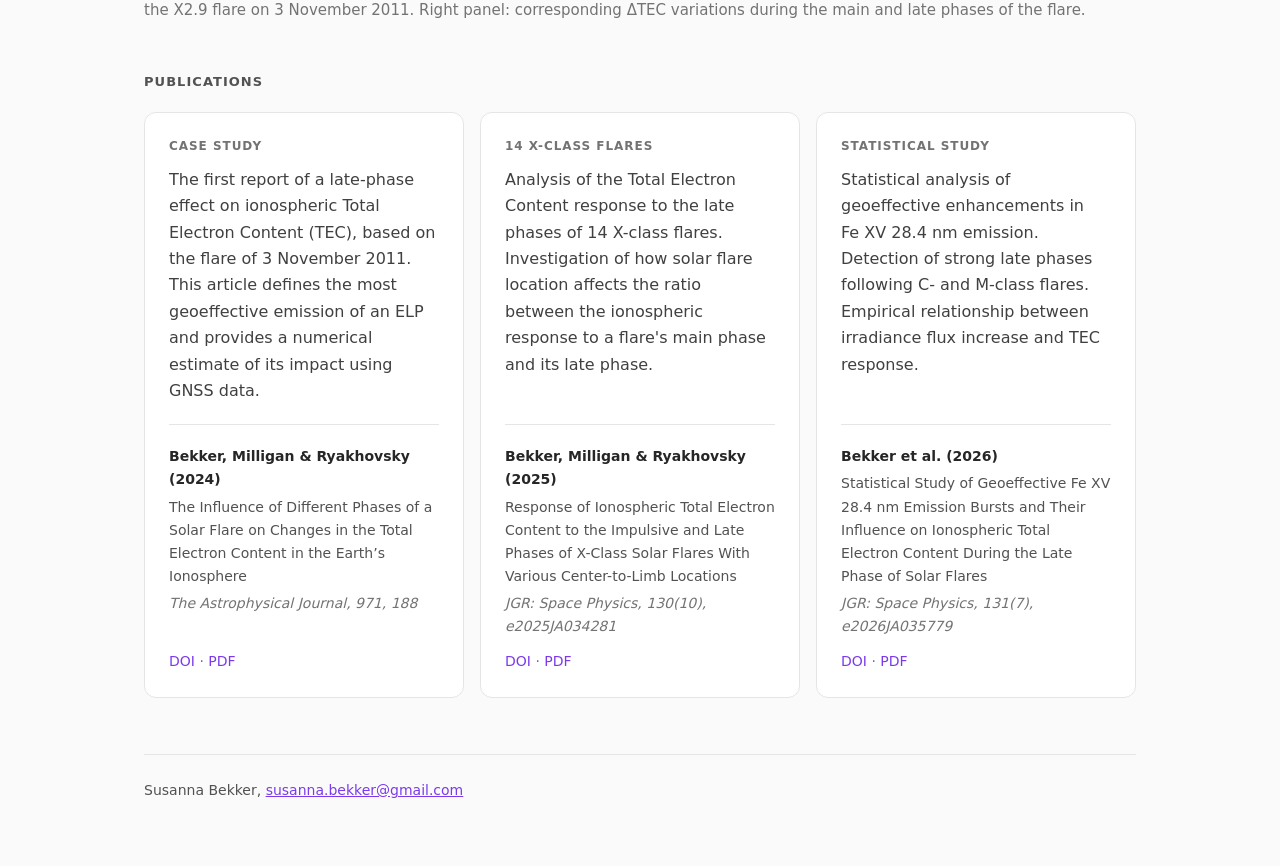
==== commit ea33e973: "Use the author's captions on the /elp figures Replaces the two captions written off the plots themse" ====
--- a/elp/index.html
+++ b/elp/index.html
@@ -283,18 +283,19 @@
         <img src="/assets/img/elp-1.png" width="4026" height="2396" loading="lazy"
           alt="Time-wavelength map of background-subtracted solar irradiance across EUV emission lines, with the GOES 0.1-0.8 nm X-ray flux overplotted. The hot lines peak with the X-ray flux; Fe XV 28.4 nm and Fe XVI 33.5 nm brighten again well afterwards.">
         <figcaption>
-          Solar emissions through a flare. The main phase peaks in the hot lines and in the GOES X-ray
-          flux; the warm coronal lines &mdash; Fe&nbsp;XV 28.4&nbsp;nm and Fe&nbsp;XVI 33.5&nbsp;nm &mdash;
-          peak again during the EUV late phase, around 40 minutes later.
+          Figure 1. Relative irradiance in 31 spectral lines measured by SDO/EVE during the X2.9 flare on
+          3 November 2011. The vertical dashed line indicates the time of maximum X-ray flux (main phase),
+          while the vertical dotted line indicates the time of maximum Fe&nbsp;XVI 33.5&nbsp;nm flux
+          (late phase).
         </figcaption>
       </figure>
       <figure>
         <img src="/assets/img/elp-2.png" width="4894" height="1974" loading="lazy"
           alt="Two panels. Left: relative TEC against a smooth quiet-time reference curve. Right: the difference between them, with one peak during the main phase and a second, smaller one during the late phase.">
         <figcaption>
-          The ionospheric response to the same flare. Relative TEC departs from the quiet-time curve
-          (left); the difference (right) peaks once during the main phase and again during the late
-          phase, at roughly half the amplitude.
+          Figure 2. Left panel: relative TEC values (black) and the subtracted trend (red) obtained at
+          GPS station during the main phase of the X2.9 flare on 3 November 2011. Right panel:
+          corresponding &Delta;TEC variations during the main and late phases of the flare.
         </figcaption>
       </figure>
     </div>
